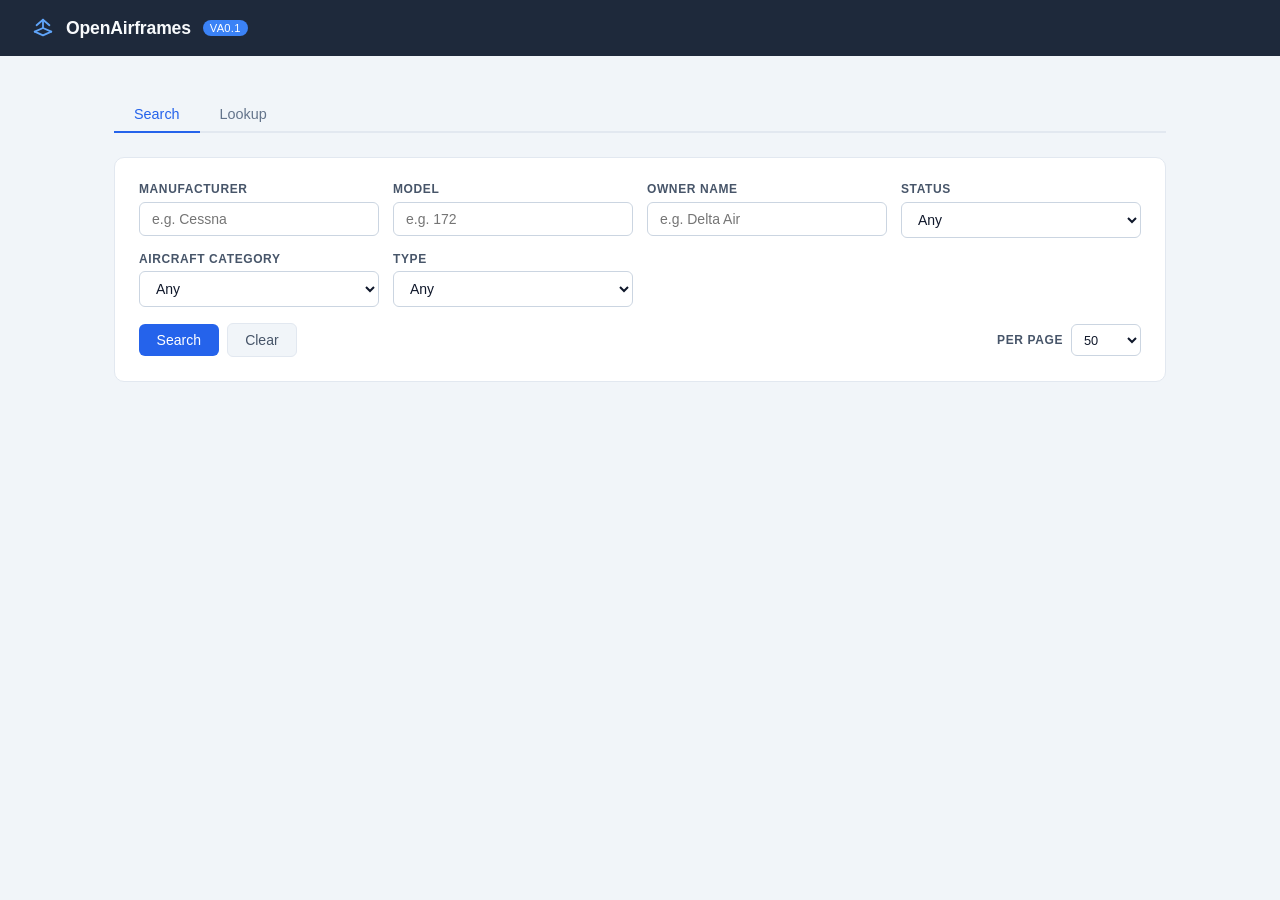
==== static/index.html @ a52e0ee8 "Add web UI served at /ui Static HTML page with Search and Lookup tabs. Search supports manufacturer," ====
<!doctype html>
<html lang="en">
<head>
<meta charset="utf-8">
<meta name="viewport" content="width=device-width, initial-scale=1">
<title>OpenAirframes</title>
<style>
  *, *::before, *::after { box-sizing: border-box; margin: 0; padding: 0; }

  body {
    font-family: -apple-system, BlinkMacSystemFont, "Segoe UI", Roboto, sans-serif;
    background: #f1f5f9;
    color: #0f172a;
    min-height: 100vh;
  }

  header {
    background: #1e293b;
    padding: 0 2rem;
    display: flex;
    align-items: center;
    height: 56px;
    gap: 0.75rem;
  }

  header svg { flex-shrink: 0; }

  header h1 {
    font-size: 1.1rem;
    font-weight: 600;
    color: #f8fafc;
    letter-spacing: -0.01em;
  }

  header span {
    font-size: 0.7rem;
    background: #3b82f6;
    color: #fff;
    padding: 2px 7px;
    border-radius: 999px;
    font-weight: 500;
    letter-spacing: 0.02em;
  }

  main {
    max-width: 1100px;
    margin: 2.5rem auto;
    padding: 0 1.5rem;
  }

  .tabs {
    display: flex;
    gap: 0;
    border-bottom: 2px solid #e2e8f0;
    margin-bottom: 1.5rem;
  }

  .tab {
    padding: 0.6rem 1.25rem;
    font-size: 0.9rem;
    font-weight: 500;
    cursor: pointer;
    border: none;
    background: none;
    color: #64748b;
    border-bottom: 2px solid transparent;
    margin-bottom: -2px;
    transition: color 0.15s, border-color 0.15s;
  }

  .tab.active {
    color: #2563eb;
    border-bottom-color: #2563eb;
  }

  .tab:hover:not(.active) { color: #1e293b; }

  .panel { display: none; }
  .panel.active { display: block; }

  .card {
    background: #fff;
    border-radius: 10px;
    border: 1px solid #e2e8f0;
    padding: 1.5rem;
    margin-bottom: 1rem;
  }

  .form-grid {
    display: grid;
    grid-template-columns: repeat(auto-fill, minmax(200px, 1fr));
    gap: 0.875rem;
    margin-bottom: 1rem;
  }

  .field label {
    display: block;
    font-size: 0.75rem;
    font-weight: 600;
    color: #475569;
    text-transform: uppercase;
    letter-spacing: 0.05em;
    margin-bottom: 0.35rem;
  }

  .field input, .field select {
    width: 100%;
    padding: 0.5rem 0.75rem;
    border: 1px solid #cbd5e1;
    border-radius: 6px;
    font-size: 0.875rem;
    color: #0f172a;
    background: #fff;
    outline: none;
    transition: border-color 0.15s, box-shadow 0.15s;
  }

  .field input:focus, .field select:focus {
    border-color: #3b82f6;
    box-shadow: 0 0 0 3px rgba(59,130,246,0.12);
  }

  .row {
    display: flex;
    gap: 0.75rem;
    align-items: flex-end;
    flex-wrap: wrap;
  }

  .row .field { flex: 1; min-width: 180px; }

  btn, .btn {
    display: inline-flex;
    align-items: center;
    gap: 0.4rem;
    padding: 0.5rem 1.1rem;
    border-radius: 6px;
    font-size: 0.875rem;
    font-weight: 500;
    cursor: pointer;
    border: none;
    transition: background 0.15s, opacity 0.15s;
  }

  .btn-primary {
    background: #2563eb;
    color: #fff;
  }

  .btn-primary:hover { background: #1d4ed8; }
  .btn-primary:disabled { opacity: 0.55; cursor: not-allowed; }

  .btn-ghost {
    background: #f1f5f9;
    color: #475569;
    border: 1px solid #e2e8f0;
  }

  .btn-ghost:hover { background: #e2e8f0; }

  .lookup-row {
    display: flex;
    gap: 0.75rem;
    align-items: flex-end;
  }

  .lookup-row .field { flex: 1; }

  .results-header {
    display: flex;
    align-items: center;
    justify-content: space-between;
    margin-bottom: 0.875rem;
  }

  .results-header h2 {
    font-size: 0.9rem;
    font-weight: 600;
    color: #374151;
  }

  .badge {
    font-size: 0.75rem;
    background: #dbeafe;
    color: #1d4ed8;
    padding: 2px 8px;
    border-radius: 999px;
    font-weight: 500;
  }

  .table-wrap { overflow-x: auto; }

  table {
    width: 100%;
    border-collapse: collapse;
    font-size: 0.85rem;
  }

  thead th {
    text-align: left;
    padding: 0.6rem 0.75rem;
    font-size: 0.7rem;
    font-weight: 700;
    text-transform: uppercase;
    letter-spacing: 0.05em;
    color: #64748b;
    background: #f8fafc;
    border-bottom: 1px solid #e2e8f0;
    white-space: nowrap;
  }

  tbody tr {
    border-bottom: 1px solid #f1f5f9;
    cursor: pointer;
    transition: background 0.1s;
  }

  tbody tr:hover { background: #f8fafc; }
  tbody tr:last-child { border-bottom: none; }

  tbody td {
    padding: 0.65rem 0.75rem;
    color: #1e293b;
    vertical-align: middle;
  }

  .mono { font-family: "SF Mono", "Fira Code", monospace; font-size: 0.8rem; }

  .pill {
    display: inline-block;
    padding: 2px 8px;
    border-radius: 999px;
    font-size: 0.72rem;
    font-weight: 500;
  }

  .pill-green { background: #dcfce7; color: #15803d; }
  .pill-gray  { background: #f1f5f9; color: #64748b; }
  .pill-red   { background: #fee2e2; color: #b91c1c; }

  .detail-card {
    display: grid;
    grid-template-columns: repeat(auto-fill, minmax(220px, 1fr));
    gap: 0.875rem;
  }

  .detail-field label {
    display: block;
    font-size: 0.7rem;
    font-weight: 700;
    text-transform: uppercase;
    letter-spacing: 0.05em;
    color: #94a3b8;
    margin-bottom: 0.2rem;
  }

  .detail-field p {
    font-size: 0.875rem;
    color: #0f172a;
    word-break: break-word;
  }

  .detail-field p.empty { color: #cbd5e1; font-style: italic; }

  .detail-title {
    display: flex;
    align-items: baseline;
    gap: 0.75rem;
    margin-bottom: 1.25rem;
    padding-bottom: 1rem;
    border-bottom: 1px solid #f1f5f9;
  }

  .detail-title h2 {
    font-size: 1.2rem;
    font-weight: 700;
  }

  .detail-title .reg {
    font-family: "SF Mono", "Fira Code", monospace;
    font-size: 0.85rem;
    color: #64748b;
  }

  .state-box {
    display: flex;
    flex-direction: column;
    align-items: center;
    gap: 0.5rem;
    padding: 2.5rem 1rem;
    color: #94a3b8;
    font-size: 0.875rem;
  }

  .state-box svg { opacity: 0.4; }

  .error-box {
    background: #fef2f2;
    border: 1px solid #fecaca;
    border-radius: 8px;
    padding: 0.875rem 1rem;
    font-size: 0.875rem;
    color: #b91c1c;
  }

  .pagination {
    display: flex;
    align-items: center;
    gap: 0.5rem;
    justify-content: flex-end;
    margin-top: 1rem;
  }

  .pagination span { font-size: 0.8rem; color: #64748b; }

  .spinner {
    width: 20px; height: 20px;
    border: 2px solid #e2e8f0;
    border-top-color: #3b82f6;
    border-radius: 50%;
    animation: spin 0.7s linear infinite;
    margin: 2rem auto;
    display: block;
  }

  @keyframes spin { to { transform: rotate(360deg); } }

  .section-label {
    font-size: 0.7rem;
    font-weight: 700;
    text-transform: uppercase;
    letter-spacing: 0.07em;
    color: #94a3b8;
    margin: 1.25rem 0 0.6rem;
  }
</style>
</head>
<body>

<header>
  <svg width="22" height="22" viewBox="0 0 24 24" fill="none" stroke="#60a5fa" stroke-width="2" stroke-linecap="round" stroke-linejoin="round">
    <path d="M21 16l-9-4-9 4 9-4 9 4z"/>
    <path d="M3 16l9 4 9-4"/>
    <path d="M12 12V3"/>
    <path d="M5 9l7-6 7 6"/>
  </svg>
  <h1>OpenAirframes</h1>
  <span>VA0.1</span>
</header>

<main>
  <div class="tabs">
    <button class="tab active" onclick="switchTab('search')">Search</button>
    <button class="tab" onclick="switchTab('lookup')">Lookup</button>
  </div>

  <div id="panel-search" class="panel active">
    <div class="card">
      <div class="form-grid">
        <div class="field">
          <label>Manufacturer</label>
          <input id="s-manufacturer" type="text" placeholder="e.g. Cessna">
        </div>
        <div class="field">
          <label>Model</label>
          <input id="s-model" type="text" placeholder="e.g. 172">
        </div>
        <div class="field">
          <label>Owner Name</label>
          <input id="s-owner" type="text" placeholder="e.g. Delta Air">
        </div>
        <div class="field">
          <label>Status</label>
          <select id="s-status">
            <option value="">Any</option>
            <option>Valid</option>
            <option>Expired</option>
            <option>Cancelled</option>
            <option>Revoked</option>
            <option>Terminated</option>
          </select>
        </div>
        <div class="field">
          <label>Aircraft Category</label>
          <select id="s-category">
            <option value="">Any</option>
            <option>Land</option>
            <option>Sea</option>
            <option>Amphibian</option>
          </select>
        </div>
        <div class="field">
          <label>Type</label>
          <select id="s-type">
            <option value="">Any</option>
            <option>Fixed Wing Single Engine</option>
            <option>Fixed Wing Multi Engine</option>
            <option>Rotorcraft</option>
            <option>Glider</option>
            <option>Balloon</option>
            <option>Blimp/Dirigible</option>
            <option>Powered Lift</option>
            <option>Gyroplane</option>
          </select>
        </div>
      </div>
      <div style="display:flex; gap:0.5rem; align-items:center; flex-wrap:wrap;">
        <button class="btn btn-primary" onclick="runSearch(1)">Search</button>
        <button class="btn btn-ghost" onclick="clearSearch()">Clear</button>
        <div class="field" style="margin-left:auto; display:flex; align-items:center; gap:0.5rem;">
          <label style="margin:0; white-space:nowrap; font-size:0.75rem; font-weight:600; color:#475569; text-transform:uppercase; letter-spacing:0.05em;">Per page</label>
          <select id="s-limit" style="width:70px; padding:0.4rem 0.5rem; border:1px solid #cbd5e1; border-radius:6px; font-size:0.8rem;">
            <option>25</option>
            <option selected>50</option>
            <option>100</option>
            <option>200</option>
          </select>
        </div>
      </div>
    </div>

    <div id="search-results"></div>
  </div>

  <div id="panel-lookup" class="panel">
    <div class="card">
      <div class="lookup-row">
        <div class="field">
          <label>ICAO Hex or Registration</label>
          <input id="l-ident" type="text" placeholder="e.g. 400F7C or N172SP or G-ABCD" onkeydown="if(event.key==='Enter') runLookup()">
        </div>
        <button class="btn btn-primary" onclick="runLookup()">Look up</button>
      </div>
    </div>
    <div id="lookup-result"></div>
  </div>
</main>

<script>
  let currentPage = 1;
  let lastSearchParams = {};

  function switchTab(name) {
    document.querySelectorAll('.tab').forEach((t, i) => t.classList.toggle('active', ['search','lookup'][i] === name));
    document.querySelectorAll('.panel').forEach(p => p.classList.remove('active'));
    document.getElementById('panel-' + name).classList.add('active');
  }

  function statusPill(s) {
    if (!s) return '<span class="pill pill-gray">—</span>';
    const cls = s === 'Valid' ? 'pill-green' : s === 'Expired' || s === 'Cancelled' ? 'pill-red' : 'pill-gray';
    return `<span class="pill ${cls}">${esc(s)}</span>`;
  }

  function esc(s) {
    if (s == null) return '';
    return String(s).replace(/&/g,'&amp;').replace(/</g,'&lt;').replace(/>/g,'&gt;');
  }

  function val(s) {
    return s ?? '—';
  }

  async function runSearch(page) {
    currentPage = page;
    const limit = parseInt(document.getElementById('s-limit').value);
    const offset = (page - 1) * limit;

    const params = {};
    const mfr  = document.getElementById('s-manufacturer').value.trim();
    const mdl  = document.getElementById('s-model').value.trim();
    const own  = document.getElementById('s-owner').value.trim();
    const sta  = document.getElementById('s-status').value;
    const cat  = document.getElementById('s-category').value;
    const typ  = document.getElementById('s-type').value;

    if (mfr) params.manufacturer = mfr;
    if (mdl) params.model = mdl;
    if (own) params.owner_name = own;
    if (sta) params.status = sta;
    if (cat) params.aircraft_category = cat;
    if (typ) params.type_aircraft = typ;

    if (!Object.keys(params).length) {
      document.getElementById('search-results').innerHTML = '<div class="error-box">Enter at least one filter to search.</div>';
      return;
    }

    lastSearchParams = params;
    params.limit = limit;
    params.offset = offset;

    const qs = new URLSearchParams(params).toString();
    const el = document.getElementById('search-results');
    el.innerHTML = '<span class="spinner"></span>';

    let data;
    try {
      const r = await fetch('/aircraft?' + qs);
      if (!r.ok) {
        const err = await r.json().catch(() => ({}));
        throw new Error(err.detail || r.statusText);
      }
      data = await r.json();
    } catch(e) {
      el.innerHTML = `<div class="error-box">${esc(e.message)}</div>`;
      return;
    }

    if (!data.length) {
      el.innerHTML = `<div class="card"><div class="state-box">
        <svg width="32" height="32" viewBox="0 0 24 24" fill="none" stroke="currentColor" stroke-width="1.5"><circle cx="11" cy="11" r="8"/><path d="m21 21-4.35-4.35"/></svg>
        No aircraft matched your filters.
      </div></div>`;
      return;
    }

    const rows = data.map(a => `
      <tr onclick="showDetail(${JSON.stringify(JSON.stringify(a))})">
        <td class="mono">${esc(a.icao_hex)}</td>
        <td class="mono">${esc(a.registration) || '<span style="color:#cbd5e1">—</span>'}</td>
        <td>${esc(a.manufacturer) || '—'}</td>
        <td>${esc(a.model) || '—'}</td>
        <td>${esc(a.type_aircraft) || '—'}</td>
        <td>${a.year_manufactured || '—'}</td>
        <td>${statusPill(a.status)}</td>
        <td>${esc(a.owner_name) || '—'}</td>
        <td>${[a.owner_city, a.owner_state, a.owner_country].filter(Boolean).map(esc).join(', ') || '—'}</td>
      </tr>`).join('');

    const prevDisabled = page <= 1 ? 'disabled' : '';
    const nextDisabled = data.length < limit ? 'disabled' : '';

    el.innerHTML = `
      <div class="card" style="padding:0; overflow:hidden;">
        <div class="results-header" style="padding:1rem 1.25rem 0.875rem;">
          <h2>Results</h2>
          <span class="badge">${data.length} shown</span>
        </div>
        <div class="table-wrap">
          <table>
            <thead><tr>
              <th>ICAO</th><th>Registration</th><th>Manufacturer</th><th>Model</th>
              <th>Type</th><th>Year</th><th>Status</th><th>Owner</th><th>Location</th>
            </tr></thead>
            <tbody>${rows}</tbody>
          </table>
        </div>
        <div class="pagination" style="padding:0.75rem 1.25rem;">
          <span>Page ${page}</span>
          <button class="btn btn-ghost" ${prevDisabled} onclick="runSearch(${page - 1})">Previous</button>
          <button class="btn btn-ghost" ${nextDisabled} onclick="runSearch(${page + 1})">Next</button>
        </div>
      </div>
      <div id="row-detail"></div>`;
  }

  function showDetail(jsonStr) {
    const a = JSON.parse(jsonStr);
    const el = document.getElementById('row-detail');

    const fields = [
      ['ICAO Hex', a.icao_hex, true],
      ['Registration', a.registration],
      ['Manufacturer', a.manufacturer],
      ['Model', a.model],
      ['Type', a.type_aircraft],
      ['Engine Type', a.type_engine],
      ['Engines', a.engine_count],
      ['Seats', a.seats],
      ['Year', a.year_manufactured],
      ['Category', a.aircraft_category],
      ['Weight Class', a.weight_class],
      ['Status', a.status],
      ['Certification', a.certification],
      ['Owner', a.owner_name],
      ['Owner Type', a.owner_type],
      ['City', a.owner_city],
      ['State', a.owner_state],
      ['Country', a.owner_country],
      ['Source', a.source],
    ];

    const cards = fields.map(([label, value, mono]) => {
      const display = value != null ? `<p class="${mono ? 'mono' : ''}">${esc(String(value))}</p>` : '<p class="empty">—</p>';
      return `<div class="detail-field"><label>${esc(label)}</label>${display}</div>`;
    }).join('');

    const title = [a.manufacturer, a.model].filter(Boolean).join(' ') || a.icao_hex;

    el.innerHTML = `
      <div class="card" style="margin-top:0.75rem;">
        <div class="detail-title">
          <h2>${esc(title)}</h2>
          ${a.registration ? `<span class="reg">${esc(a.registration)}</span>` : ''}
          ${statusPill(a.status)}
        </div>
        <div class="detail-card">${cards}</div>
      </div>`;

    el.scrollIntoView({ behavior: 'smooth', block: 'nearest' });
  }

  async function runLookup() {
    const ident = document.getElementById('l-ident').value.trim();
    const el = document.getElementById('lookup-result');

    if (!ident) {
      el.innerHTML = '<div class="error-box">Enter an ICAO hex code or registration.</div>';
      return;
    }

    el.innerHTML = '<span class="spinner"></span>';

    let data;
    try {
      const r = await fetch('/aircraft/' + encodeURIComponent(ident));
      if (r.status === 404) {
        el.innerHTML = `<div class="card"><div class="state-box">
          <svg width="32" height="32" viewBox="0 0 24 24" fill="none" stroke="currentColor" stroke-width="1.5"><circle cx="11" cy="11" r="8"/><path d="m21 21-4.35-4.35"/></svg>
          No aircraft found for <strong>${esc(ident)}</strong>.
        </div></div>`;
        return;
      }
      if (!r.ok) {
        const err = await r.json().catch(() => ({}));
        throw new Error(err.detail || r.statusText);
      }
      data = await r.json();
    } catch(e) {
      el.innerHTML = `<div class="error-box">${esc(e.message)}</div>`;
      return;
    }

    const fields = [
      ['ICAO Hex', data.icao_hex, true],
      ['Registration', data.registration, true],
      ['Manufacturer', data.manufacturer],
      ['Model', data.model],
      ['Type', data.type_aircraft],
      ['Engine Type', data.type_engine],
      ['Engines', data.engine_count],
      ['Seats', data.seats],
      ['Year', data.year_manufactured],
      ['Category', data.aircraft_category],
      ['Weight Class', data.weight_class],
      ['Status', data.status],
      ['Certification', data.certification],
      ['Owner', data.owner_name],
      ['Owner Type', data.owner_type],
      ['City', data.owner_city],
      ['State', data.owner_state],
      ['Country', data.owner_country],
      ['Source', data.source],
    ];

    const cards = fields.map(([label, value, mono]) => {
      const display = value != null ? `<p class="${mono ? 'mono' : ''}">${esc(String(value))}</p>` : '<p class="empty">—</p>';
      return `<div class="detail-field"><label>${esc(label)}</label>${display}</div>`;
    }).join('');

    const title = [data.manufacturer, data.model].filter(Boolean).join(' ') || data.icao_hex;

    el.innerHTML = `
      <div class="card">
        <div class="detail-title">
          <h2>${esc(title)}</h2>
          ${data.registration ? `<span class="reg">${esc(data.registration)}</span>` : ''}
          ${statusPill(data.status)}
        </div>
        <div class="detail-card">${cards}</div>
      </div>`;
  }

  function clearSearch() {
    ['s-manufacturer','s-model','s-owner'].forEach(id => document.getElementById(id).value = '');
    ['s-status','s-category','s-type'].forEach(id => document.getElementById(id).value = '');
    document.getElementById('search-results').innerHTML = '';
  }
</script>
</body>
</html>
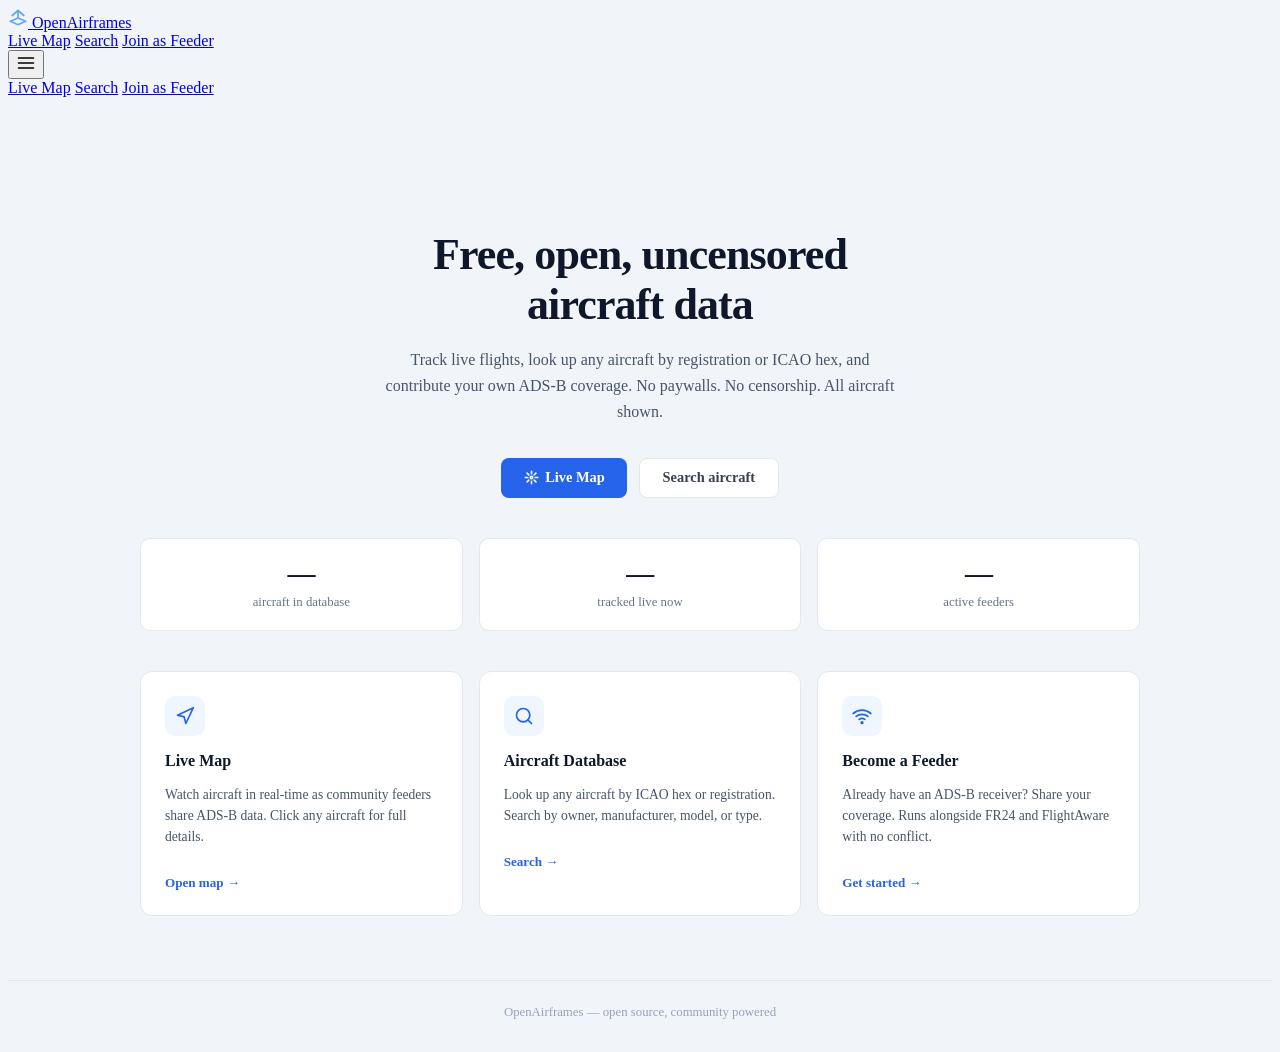
==== commit ef280bbf: "Add homepage, shared nav, mobile layout, and search page - New homepage at /ui/ with live stats (air" ====
--- a/static/index.html
+++ b/static/index.html
@@ -3,680 +3,289 @@
 <head>
 <meta charset="utf-8">
 <meta name="viewport" content="width=device-width, initial-scale=1">
-<title>OpenAirframes</title>
+<title>OpenAirframes — Free, open aircraft data</title>
+<link rel="stylesheet" href="/ui/nav.css">
 <style>
-  *, *::before, *::after { box-sizing: border-box; margin: 0; padding: 0; }
-
-  body {
-    font-family: -apple-system, BlinkMacSystemFont, "Segoe UI", Roboto, sans-serif;
-    background: #f1f5f9;
+  body { background: #f1f5f9; min-height: 100vh; display: flex; flex-direction: column; }
+
+  main { flex: 1; max-width: 1000px; margin: 0 auto; padding: 3rem 1.5rem 4rem; width: 100%; }
+
+  .hero {
+    text-align: center;
+    padding: 3rem 1rem 2.5rem;
+  }
+
+  .hero h1 {
+    font-size: clamp(1.75rem, 5vw, 2.75rem);
+    font-weight: 800;
     color: #0f172a;
-    min-height: 100vh;
-  }
-
-  header {
-    background: #1e293b;
-    padding: 0 2rem;
-    display: flex;
-    align-items: center;
-    height: 56px;
-    gap: 0.75rem;
-  }
-
-  header svg { flex-shrink: 0; }
-
-  header h1 {
-    font-size: 1.1rem;
-    font-weight: 600;
-    color: #f8fafc;
-    letter-spacing: -0.01em;
-  }
-
-  header span {
-    font-size: 0.7rem;
-    background: #3b82f6;
-    color: #fff;
-    padding: 2px 7px;
-    border-radius: 999px;
-    font-weight: 500;
-    letter-spacing: 0.02em;
-  }
-
-  main {
-    max-width: 1100px;
-    margin: 2.5rem auto;
-    padding: 0 1.5rem;
-  }
-
-  .tabs {
-    display: flex;
-    gap: 0;
-    border-bottom: 2px solid #e2e8f0;
-    margin-bottom: 1.5rem;
-  }
-
-  .tab {
-    padding: 0.6rem 1.25rem;
-    font-size: 0.9rem;
-    font-weight: 500;
-    cursor: pointer;
-    border: none;
-    background: none;
-    color: #64748b;
-    border-bottom: 2px solid transparent;
-    margin-bottom: -2px;
-    transition: color 0.15s, border-color 0.15s;
-  }
-
-  .tab.active {
-    color: #2563eb;
-    border-bottom-color: #2563eb;
-  }
-
-  .tab:hover:not(.active) { color: #1e293b; }
-
-  .panel { display: none; }
-  .panel.active { display: block; }
-
-  .card {
-    background: #fff;
-    border-radius: 10px;
-    border: 1px solid #e2e8f0;
-    padding: 1.5rem;
+    line-height: 1.15;
+    letter-spacing: -0.02em;
     margin-bottom: 1rem;
   }
 
-  .form-grid {
-    display: grid;
-    grid-template-columns: repeat(auto-fill, minmax(200px, 1fr));
-    gap: 0.875rem;
-    margin-bottom: 1rem;
-  }
-
-  .field label {
-    display: block;
-    font-size: 0.75rem;
-    font-weight: 600;
+  .hero p {
+    font-size: 1rem;
     color: #475569;
-    text-transform: uppercase;
-    letter-spacing: 0.05em;
-    margin-bottom: 0.35rem;
-  }
-
-  .field input, .field select {
-    width: 100%;
-    padding: 0.5rem 0.75rem;
-    border: 1px solid #cbd5e1;
-    border-radius: 6px;
-    font-size: 0.875rem;
-    color: #0f172a;
-    background: #fff;
-    outline: none;
-    transition: border-color 0.15s, box-shadow 0.15s;
-  }
-
-  .field input:focus, .field select:focus {
-    border-color: #3b82f6;
-    box-shadow: 0 0 0 3px rgba(59,130,246,0.12);
-  }
-
-  .row {
+    line-height: 1.65;
+    max-width: 520px;
+    margin: 0 auto 2rem;
+  }
+
+  .hero-actions {
     display: flex;
     gap: 0.75rem;
-    align-items: flex-end;
+    justify-content: center;
     flex-wrap: wrap;
   }
 
-  .row .field { flex: 1; min-width: 180px; }
-
-  btn, .btn {
+  .btn-primary {
     display: inline-flex;
     align-items: center;
     gap: 0.4rem;
-    padding: 0.5rem 1.1rem;
-    border-radius: 6px;
-    font-size: 0.875rem;
-    font-weight: 500;
-    cursor: pointer;
-    border: none;
-    transition: background 0.15s, opacity 0.15s;
-  }
-
-  .btn-primary {
+    padding: 0.65rem 1.4rem;
     background: #2563eb;
     color: #fff;
-  }
-
-  .btn-primary:hover { background: #1d4ed8; }
-  .btn-primary:disabled { opacity: 0.55; cursor: not-allowed; }
-
-  .btn-ghost {
-    background: #f1f5f9;
-    color: #475569;
-    border: 1px solid #e2e8f0;
-  }
-
-  .btn-ghost:hover { background: #e2e8f0; }
-
-  .lookup-row {
-    display: flex;
-    gap: 0.75rem;
-    align-items: flex-end;
-  }
-
-  .lookup-row .field { flex: 1; }
-
-  .results-header {
-    display: flex;
-    align-items: center;
-    justify-content: space-between;
-    margin-bottom: 0.875rem;
-  }
-
-  .results-header h2 {
+    border-radius: 8px;
+    text-decoration: none;
     font-size: 0.9rem;
     font-weight: 600;
+    transition: background 0.15s;
+  }
+
+  .btn-primary:hover { background: #1d4ed8; }
+
+  .btn-ghost {
+    display: inline-flex;
+    align-items: center;
+    gap: 0.4rem;
+    padding: 0.65rem 1.4rem;
+    background: #fff;
     color: #374151;
-  }
-
-  .badge {
-    font-size: 0.75rem;
-    background: #dbeafe;
-    color: #1d4ed8;
-    padding: 2px 8px;
-    border-radius: 999px;
+    border: 1px solid #e2e8f0;
+    border-radius: 8px;
+    text-decoration: none;
+    font-size: 0.9rem;
+    font-weight: 600;
+    transition: background 0.15s, border-color 0.15s;
+  }
+
+  .btn-ghost:hover { background: #f8fafc; border-color: #cbd5e1; }
+
+  .stats-row {
+    display: grid;
+    grid-template-columns: repeat(3, 1fr);
+    gap: 1rem;
+    margin-bottom: 2.5rem;
+  }
+
+  .stat-card {
+    background: #fff;
+    border: 1px solid #e2e8f0;
+    border-radius: 10px;
+    padding: 1.25rem 1rem;
+    text-align: center;
+  }
+
+  .stat-card strong {
+    display: block;
+    font-size: 1.75rem;
+    font-weight: 800;
+    color: #0f172a;
+    letter-spacing: -0.02em;
+    line-height: 1;
+    margin-bottom: 0.35rem;
+  }
+
+  .stat-card span {
+    font-size: 0.8rem;
+    color: #64748b;
     font-weight: 500;
   }
 
-  .table-wrap { overflow-x: auto; }
-
-  table {
-    width: 100%;
-    border-collapse: collapse;
+  .features {
+    display: grid;
+    grid-template-columns: repeat(3, 1fr);
+    gap: 1rem;
+  }
+
+  .feature-card {
+    background: #fff;
+    border: 1px solid #e2e8f0;
+    border-radius: 12px;
+    padding: 1.5rem;
+    text-decoration: none;
+    color: inherit;
+    display: block;
+    transition: border-color 0.15s, box-shadow 0.15s, transform 0.15s;
+  }
+
+  .feature-card:hover {
+    border-color: #93c5fd;
+    box-shadow: 0 4px 16px rgba(37,99,235,0.08);
+    transform: translateY(-2px);
+  }
+
+  .feature-icon {
+    width: 40px;
+    height: 40px;
+    background: #eff6ff;
+    border-radius: 10px;
+    display: flex;
+    align-items: center;
+    justify-content: center;
+    margin-bottom: 1rem;
+  }
+
+  .feature-card h2 {
+    font-size: 1rem;
+    font-weight: 700;
+    color: #0f172a;
+    margin-bottom: 0.4rem;
+  }
+
+  .feature-card p {
     font-size: 0.85rem;
-  }
-
-  thead th {
-    text-align: left;
-    padding: 0.6rem 0.75rem;
-    font-size: 0.7rem;
-    font-weight: 700;
-    text-transform: uppercase;
-    letter-spacing: 0.05em;
-    color: #64748b;
-    background: #f8fafc;
-    border-bottom: 1px solid #e2e8f0;
-    white-space: nowrap;
-  }
-
-  tbody tr {
-    border-bottom: 1px solid #f1f5f9;
-    cursor: pointer;
-    transition: background 0.1s;
-  }
-
-  tbody tr:hover { background: #f8fafc; }
-  tbody tr:last-child { border-bottom: none; }
-
-  tbody td {
-    padding: 0.65rem 0.75rem;
-    color: #1e293b;
-    vertical-align: middle;
-  }
-
-  .mono { font-family: "SF Mono", "Fira Code", monospace; font-size: 0.8rem; }
-
-  .pill {
-    display: inline-block;
-    padding: 2px 8px;
-    border-radius: 999px;
-    font-size: 0.72rem;
-    font-weight: 500;
-  }
-
-  .pill-green { background: #dcfce7; color: #15803d; }
-  .pill-gray  { background: #f1f5f9; color: #64748b; }
-  .pill-red   { background: #fee2e2; color: #b91c1c; }
-
-  .detail-card {
-    display: grid;
-    grid-template-columns: repeat(auto-fill, minmax(220px, 1fr));
-    gap: 0.875rem;
-  }
-
-  .detail-field label {
-    display: block;
-    font-size: 0.7rem;
-    font-weight: 700;
-    text-transform: uppercase;
-    letter-spacing: 0.05em;
+    color: #475569;
+    line-height: 1.55;
+  }
+
+  .feature-card .link {
+    display: inline-flex;
+    align-items: center;
+    gap: 0.3rem;
+    font-size: 0.82rem;
+    font-weight: 600;
+    color: #2563eb;
+    margin-top: 0.875rem;
+  }
+
+  footer {
+    text-align: center;
+    padding: 1.5rem;
+    font-size: 0.8rem;
     color: #94a3b8;
-    margin-bottom: 0.2rem;
-  }
-
-  .detail-field p {
-    font-size: 0.875rem;
-    color: #0f172a;
-    word-break: break-word;
-  }
-
-  .detail-field p.empty { color: #cbd5e1; font-style: italic; }
-
-  .detail-title {
-    display: flex;
-    align-items: baseline;
-    gap: 0.75rem;
-    margin-bottom: 1.25rem;
-    padding-bottom: 1rem;
-    border-bottom: 1px solid #f1f5f9;
-  }
-
-  .detail-title h2 {
-    font-size: 1.2rem;
-    font-weight: 700;
-  }
-
-  .detail-title .reg {
-    font-family: "SF Mono", "Fira Code", monospace;
-    font-size: 0.85rem;
-    color: #64748b;
-  }
-
-  .state-box {
-    display: flex;
-    flex-direction: column;
-    align-items: center;
-    gap: 0.5rem;
-    padding: 2.5rem 1rem;
-    color: #94a3b8;
-    font-size: 0.875rem;
-  }
-
-  .state-box svg { opacity: 0.4; }
-
-  .error-box {
-    background: #fef2f2;
-    border: 1px solid #fecaca;
-    border-radius: 8px;
-    padding: 0.875rem 1rem;
-    font-size: 0.875rem;
-    color: #b91c1c;
-  }
-
-  .pagination {
-    display: flex;
-    align-items: center;
-    gap: 0.5rem;
-    justify-content: flex-end;
-    margin-top: 1rem;
-  }
-
-  .pagination span { font-size: 0.8rem; color: #64748b; }
-
-  .spinner {
-    width: 20px; height: 20px;
-    border: 2px solid #e2e8f0;
-    border-top-color: #3b82f6;
-    border-radius: 50%;
-    animation: spin 0.7s linear infinite;
-    margin: 2rem auto;
-    display: block;
-  }
-
-  @keyframes spin { to { transform: rotate(360deg); } }
-
-  .section-label {
-    font-size: 0.7rem;
-    font-weight: 700;
-    text-transform: uppercase;
-    letter-spacing: 0.07em;
-    color: #94a3b8;
-    margin: 1.25rem 0 0.6rem;
+    border-top: 1px solid #e2e8f0;
+  }
+
+  @media (max-width: 640px) {
+    main { padding: 1.5rem 1rem 3rem; }
+    .hero { padding: 2rem 0 1.5rem; }
+    .stats-row { grid-template-columns: repeat(3, 1fr); gap: 0.5rem; }
+    .stat-card { padding: 1rem 0.5rem; }
+    .stat-card strong { font-size: 1.4rem; }
+    .features { grid-template-columns: 1fr; }
+  }
+
+  @media (max-width: 400px) {
+    .stats-row { grid-template-columns: 1fr; }
   }
 </style>
 </head>
 <body>
 
 <header>
-  <svg width="22" height="22" viewBox="0 0 24 24" fill="none" stroke="#60a5fa" stroke-width="2" stroke-linecap="round" stroke-linejoin="round">
-    <path d="M21 16l-9-4-9 4 9-4 9 4z"/>
-    <path d="M3 16l9 4 9-4"/>
-    <path d="M12 12V3"/>
-    <path d="M5 9l7-6 7 6"/>
-  </svg>
-  <h1>OpenAirframes</h1>
-  <span>VA0.1</span>
+  <div class="hdr">
+    <a href="/ui/" class="brand">
+      <svg width="20" height="20" viewBox="0 0 24 24" fill="none" stroke="#60a5fa" stroke-width="2" stroke-linecap="round" stroke-linejoin="round">
+        <path d="M21 16l-9-4-9 4 9-4 9 4z"/>
+        <path d="M3 16l9 4 9-4"/>
+        <path d="M12 12V3"/>
+        <path d="M5 9l7-6 7 6"/>
+      </svg>
+      OpenAirframes
+    </a>
+    <nav class="nav-main">
+      <a href="/ui/map.html">Live Map</a>
+      <a href="/ui/search.html">Search</a>
+      <a href="/ui/join.html">Join as Feeder</a>
+    </nav>
+    <button class="burger" onclick="document.getElementById('mnav').classList.toggle('open')" aria-label="Menu">
+      <svg width="20" height="20" viewBox="0 0 24 24" fill="none" stroke="currentColor" stroke-width="2" stroke-linecap="round" stroke-linejoin="round"><line x1="3" y1="6" x2="21" y2="6"/><line x1="3" y1="12" x2="21" y2="12"/><line x1="3" y1="18" x2="21" y2="18"/></svg>
+    </button>
+  </div>
+  <nav class="nav-mob" id="mnav">
+    <a href="/ui/map.html">Live Map</a>
+    <a href="/ui/search.html">Search</a>
+    <a href="/ui/join.html">Join as Feeder</a>
+  </nav>
 </header>
 
 <main>
-  <div class="tabs">
-    <button class="tab active" onclick="switchTab('search')">Search</button>
-    <button class="tab" onclick="switchTab('lookup')">Lookup</button>
+  <section class="hero">
+    <h1>Free, open, uncensored<br>aircraft data</h1>
+    <p>Track live flights, look up any aircraft by registration or ICAO hex, and contribute your own ADS-B coverage. No paywalls. No censorship. All aircraft shown.</p>
+    <div class="hero-actions">
+      <a href="/ui/map.html" class="btn-primary">
+        <svg width="15" height="15" viewBox="0 0 24 24" fill="none" stroke="currentColor" stroke-width="2.5" stroke-linecap="round" stroke-linejoin="round"><circle cx="12" cy="12" r="2"/><path d="M12 2v4M12 18v4M4.93 4.93l2.83 2.83M16.24 16.24l2.83 2.83M2 12h4M18 12h4M4.93 19.07l2.83-2.83M16.24 7.76l2.83-2.83"/></svg>
+        Live Map
+      </a>
+      <a href="/ui/search.html" class="btn-ghost">Search aircraft</a>
+    </div>
+  </section>
+
+  <div class="stats-row">
+    <div class="stat-card">
+      <strong id="s-total">—</strong>
+      <span>aircraft in database</span>
+    </div>
+    <div class="stat-card">
+      <strong id="s-live">—</strong>
+      <span>tracked live now</span>
+    </div>
+    <div class="stat-card">
+      <strong id="s-feeders">—</strong>
+      <span>active feeders</span>
+    </div>
   </div>
 
-  <div id="panel-search" class="panel active">
-    <div class="card">
-      <div class="form-grid">
-        <div class="field">
-          <label>Manufacturer</label>
-          <input id="s-manufacturer" type="text" placeholder="e.g. Cessna">
-        </div>
-        <div class="field">
-          <label>Model</label>
-          <input id="s-model" type="text" placeholder="e.g. 172">
-        </div>
-        <div class="field">
-          <label>Owner Name</label>
-          <input id="s-owner" type="text" placeholder="e.g. Delta Air">
-        </div>
-        <div class="field">
-          <label>Status</label>
-          <select id="s-status">
-            <option value="">Any</option>
-            <option>Valid</option>
-            <option>Expired</option>
-            <option>Cancelled</option>
-            <option>Revoked</option>
-            <option>Terminated</option>
-          </select>
-        </div>
-        <div class="field">
-          <label>Aircraft Category</label>
-          <select id="s-category">
-            <option value="">Any</option>
-            <option>Land</option>
-            <option>Sea</option>
-            <option>Amphibian</option>
-          </select>
-        </div>
-        <div class="field">
-          <label>Type</label>
-          <select id="s-type">
-            <option value="">Any</option>
-            <option>Fixed Wing Single Engine</option>
-            <option>Fixed Wing Multi Engine</option>
-            <option>Rotorcraft</option>
-            <option>Glider</option>
-            <option>Balloon</option>
-            <option>Blimp/Dirigible</option>
-            <option>Powered Lift</option>
-            <option>Gyroplane</option>
-          </select>
-        </div>
+  <div class="features">
+    <a href="/ui/map.html" class="feature-card">
+      <div class="feature-icon">
+        <svg width="20" height="20" viewBox="0 0 24 24" fill="none" stroke="#2563eb" stroke-width="2" stroke-linecap="round" stroke-linejoin="round"><polygon points="3 11 22 2 13 21 11 13 3 11"/></svg>
       </div>
-      <div style="display:flex; gap:0.5rem; align-items:center; flex-wrap:wrap;">
-        <button class="btn btn-primary" onclick="runSearch(1)">Search</button>
-        <button class="btn btn-ghost" onclick="clearSearch()">Clear</button>
-        <div class="field" style="margin-left:auto; display:flex; align-items:center; gap:0.5rem;">
-          <label style="margin:0; white-space:nowrap; font-size:0.75rem; font-weight:600; color:#475569; text-transform:uppercase; letter-spacing:0.05em;">Per page</label>
-          <select id="s-limit" style="width:70px; padding:0.4rem 0.5rem; border:1px solid #cbd5e1; border-radius:6px; font-size:0.8rem;">
-            <option>25</option>
-            <option selected>50</option>
-            <option>100</option>
-            <option>200</option>
-          </select>
-        </div>
+      <h2>Live Map</h2>
+      <p>Watch aircraft in real-time as community feeders share ADS-B data. Click any aircraft for full details.</p>
+      <span class="link">Open map →</span>
+    </a>
+
+    <a href="/ui/search.html" class="feature-card">
+      <div class="feature-icon">
+        <svg width="20" height="20" viewBox="0 0 24 24" fill="none" stroke="#2563eb" stroke-width="2" stroke-linecap="round" stroke-linejoin="round"><circle cx="11" cy="11" r="8"/><path d="m21 21-4.35-4.35"/></svg>
       </div>
-    </div>
-
-    <div id="search-results"></div>
-  </div>
-
-  <div id="panel-lookup" class="panel">
-    <div class="card">
-      <div class="lookup-row">
-        <div class="field">
-          <label>ICAO Hex or Registration</label>
-          <input id="l-ident" type="text" placeholder="e.g. 400F7C or N172SP or G-ABCD" onkeydown="if(event.key==='Enter') runLookup()">
-        </div>
-        <button class="btn btn-primary" onclick="runLookup()">Look up</button>
+      <h2>Aircraft Database</h2>
+      <p>Look up any aircraft by ICAO hex or registration. Search by owner, manufacturer, model, or type.</p>
+      <span class="link">Search →</span>
+    </a>
+
+    <a href="/ui/join.html" class="feature-card">
+      <div class="feature-icon">
+        <svg width="20" height="20" viewBox="0 0 24 24" fill="none" stroke="#2563eb" stroke-width="2" stroke-linecap="round" stroke-linejoin="round"><path d="M5 12.55a11 11 0 0 1 14.08 0"/><path d="M1.42 9a16 16 0 0 1 21.16 0"/><path d="M8.53 16.11a6 6 0 0 1 6.95 0"/><circle cx="12" cy="20" r="1" fill="currentColor"/></svg>
       </div>
-    </div>
-    <div id="lookup-result"></div>
+      <h2>Become a Feeder</h2>
+      <p>Already have an ADS-B receiver? Share your coverage. Runs alongside FR24 and FlightAware with no conflict.</p>
+      <span class="link">Get started →</span>
+    </a>
   </div>
 </main>
 
+<footer>
+  OpenAirframes — open source, community powered
+</footer>
+
 <script>
-  let currentPage = 1;
-  let lastSearchParams = {};
-
-  function switchTab(name) {
-    document.querySelectorAll('.tab').forEach((t, i) => t.classList.toggle('active', ['search','lookup'][i] === name));
-    document.querySelectorAll('.panel').forEach(p => p.classList.remove('active'));
-    document.getElementById('panel-' + name).classList.add('active');
-  }
-
-  function statusPill(s) {
-    if (!s) return '<span class="pill pill-gray">—</span>';
-    const cls = s === 'Valid' ? 'pill-green' : s === 'Expired' || s === 'Cancelled' ? 'pill-red' : 'pill-gray';
-    return `<span class="pill ${cls}">${esc(s)}</span>`;
-  }
-
-  function esc(s) {
-    if (s == null) return '';
-    return String(s).replace(/&/g,'&amp;').replace(/</g,'&lt;').replace(/>/g,'&gt;');
-  }
-
-  function val(s) {
-    return s ?? '—';
-  }
-
-  async function runSearch(page) {
-    currentPage = page;
-    const limit = parseInt(document.getElementById('s-limit').value);
-    const offset = (page - 1) * limit;
-
-    const params = {};
-    const mfr  = document.getElementById('s-manufacturer').value.trim();
-    const mdl  = document.getElementById('s-model').value.trim();
-    const own  = document.getElementById('s-owner').value.trim();
-    const sta  = document.getElementById('s-status').value;
-    const cat  = document.getElementById('s-category').value;
-    const typ  = document.getElementById('s-type').value;
-
-    if (mfr) params.manufacturer = mfr;
-    if (mdl) params.model = mdl;
-    if (own) params.owner_name = own;
-    if (sta) params.status = sta;
-    if (cat) params.aircraft_category = cat;
-    if (typ) params.type_aircraft = typ;
-
-    if (!Object.keys(params).length) {
-      document.getElementById('search-results').innerHTML = '<div class="error-box">Enter at least one filter to search.</div>';
-      return;
-    }
-
-    lastSearchParams = params;
-    params.limit = limit;
-    params.offset = offset;
-
-    const qs = new URLSearchParams(params).toString();
-    const el = document.getElementById('search-results');
-    el.innerHTML = '<span class="spinner"></span>';
-
-    let data;
+  async function loadStats() {
     try {
-      const r = await fetch('/aircraft?' + qs);
-      if (!r.ok) {
-        const err = await r.json().catch(() => ({}));
-        throw new Error(err.detail || r.statusText);
-      }
-      data = await r.json();
-    } catch(e) {
-      el.innerHTML = `<div class="error-box">${esc(e.message)}</div>`;
-      return;
-    }
-
-    if (!data.length) {
-      el.innerHTML = `<div class="card"><div class="state-box">
-        <svg width="32" height="32" viewBox="0 0 24 24" fill="none" stroke="currentColor" stroke-width="1.5"><circle cx="11" cy="11" r="8"/><path d="m21 21-4.35-4.35"/></svg>
-        No aircraft matched your filters.
-      </div></div>`;
-      return;
-    }
-
-    const rows = data.map(a => `
-      <tr onclick="showDetail(${JSON.stringify(JSON.stringify(a))})">
-        <td class="mono">${esc(a.icao_hex)}</td>
-        <td class="mono">${esc(a.registration) || '<span style="color:#cbd5e1">—</span>'}</td>
-        <td>${esc(a.manufacturer) || '—'}</td>
-        <td>${esc(a.model) || '—'}</td>
-        <td>${esc(a.type_aircraft) || '—'}</td>
-        <td>${a.year_manufactured || '—'}</td>
-        <td>${statusPill(a.status)}</td>
-        <td>${esc(a.owner_name) || '—'}</td>
-        <td>${[a.owner_city, a.owner_state, a.owner_country].filter(Boolean).map(esc).join(', ') || '—'}</td>
-      </tr>`).join('');
-
-    const prevDisabled = page <= 1 ? 'disabled' : '';
-    const nextDisabled = data.length < limit ? 'disabled' : '';
-
-    el.innerHTML = `
-      <div class="card" style="padding:0; overflow:hidden;">
-        <div class="results-header" style="padding:1rem 1.25rem 0.875rem;">
-          <h2>Results</h2>
-          <span class="badge">${data.length} shown</span>
-        </div>
-        <div class="table-wrap">
-          <table>
-            <thead><tr>
-              <th>ICAO</th><th>Registration</th><th>Manufacturer</th><th>Model</th>
-              <th>Type</th><th>Year</th><th>Status</th><th>Owner</th><th>Location</th>
-            </tr></thead>
-            <tbody>${rows}</tbody>
-          </table>
-        </div>
-        <div class="pagination" style="padding:0.75rem 1.25rem;">
-          <span>Page ${page}</span>
-          <button class="btn btn-ghost" ${prevDisabled} onclick="runSearch(${page - 1})">Previous</button>
-          <button class="btn btn-ghost" ${nextDisabled} onclick="runSearch(${page + 1})">Next</button>
-        </div>
-      </div>
-      <div id="row-detail"></div>`;
-  }
-
-  function showDetail(jsonStr) {
-    const a = JSON.parse(jsonStr);
-    const el = document.getElementById('row-detail');
-
-    const fields = [
-      ['ICAO Hex', a.icao_hex, true],
-      ['Registration', a.registration],
-      ['Manufacturer', a.manufacturer],
-      ['Model', a.model],
-      ['Type', a.type_aircraft],
-      ['Engine Type', a.type_engine],
-      ['Engines', a.engine_count],
-      ['Seats', a.seats],
-      ['Year', a.year_manufactured],
-      ['Category', a.aircraft_category],
-      ['Weight Class', a.weight_class],
-      ['Status', a.status],
-      ['Certification', a.certification],
-      ['Owner', a.owner_name],
-      ['Owner Type', a.owner_type],
-      ['City', a.owner_city],
-      ['State', a.owner_state],
-      ['Country', a.owner_country],
-      ['Source', a.source],
-    ];
-
-    const cards = fields.map(([label, value, mono]) => {
-      const display = value != null ? `<p class="${mono ? 'mono' : ''}">${esc(String(value))}</p>` : '<p class="empty">—</p>';
-      return `<div class="detail-field"><label>${esc(label)}</label>${display}</div>`;
-    }).join('');
-
-    const title = [a.manufacturer, a.model].filter(Boolean).join(' ') || a.icao_hex;
-
-    el.innerHTML = `
-      <div class="card" style="margin-top:0.75rem;">
-        <div class="detail-title">
-          <h2>${esc(title)}</h2>
-          ${a.registration ? `<span class="reg">${esc(a.registration)}</span>` : ''}
-          ${statusPill(a.status)}
-        </div>
-        <div class="detail-card">${cards}</div>
-      </div>`;
-
-    el.scrollIntoView({ behavior: 'smooth', block: 'nearest' });
-  }
-
-  async function runLookup() {
-    const ident = document.getElementById('l-ident').value.trim();
-    const el = document.getElementById('lookup-result');
-
-    if (!ident) {
-      el.innerHTML = '<div class="error-box">Enter an ICAO hex code or registration.</div>';
-      return;
-    }
-
-    el.innerHTML = '<span class="spinner"></span>';
-
-    let data;
-    try {
-      const r = await fetch('/aircraft/' + encodeURIComponent(ident));
-      if (r.status === 404) {
-        el.innerHTML = `<div class="card"><div class="state-box">
-          <svg width="32" height="32" viewBox="0 0 24 24" fill="none" stroke="currentColor" stroke-width="1.5"><circle cx="11" cy="11" r="8"/><path d="m21 21-4.35-4.35"/></svg>
-          No aircraft found for <strong>${esc(ident)}</strong>.
-        </div></div>`;
-        return;
-      }
-      if (!r.ok) {
-        const err = await r.json().catch(() => ({}));
-        throw new Error(err.detail || r.statusText);
-      }
-      data = await r.json();
-    } catch(e) {
-      el.innerHTML = `<div class="error-box">${esc(e.message)}</div>`;
-      return;
-    }
-
-    const fields = [
-      ['ICAO Hex', data.icao_hex, true],
-      ['Registration', data.registration, true],
-      ['Manufacturer', data.manufacturer],
-      ['Model', data.model],
-      ['Type', data.type_aircraft],
-      ['Engine Type', data.type_engine],
-      ['Engines', data.engine_count],
-      ['Seats', data.seats],
-      ['Year', data.year_manufactured],
-      ['Category', data.aircraft_category],
-      ['Weight Class', data.weight_class],
-      ['Status', data.status],
-      ['Certification', data.certification],
-      ['Owner', data.owner_name],
-      ['Owner Type', data.owner_type],
-      ['City', data.owner_city],
-      ['State', data.owner_state],
-      ['Country', data.owner_country],
-      ['Source', data.source],
-    ];
-
-    const cards = fields.map(([label, value, mono]) => {
-      const display = value != null ? `<p class="${mono ? 'mono' : ''}">${esc(String(value))}</p>` : '<p class="empty">—</p>';
-      return `<div class="detail-field"><label>${esc(label)}</label>${display}</div>`;
-    }).join('');
-
-    const title = [data.manufacturer, data.model].filter(Boolean).join(' ') || data.icao_hex;
-
-    el.innerHTML = `
-      <div class="card">
-        <div class="detail-title">
-          <h2>${esc(title)}</h2>
-          ${data.registration ? `<span class="reg">${esc(data.registration)}</span>` : ''}
-          ${statusPill(data.status)}
-        </div>
-        <div class="detail-card">${cards}</div>
-      </div>`;
-  }
-
-  function clearSearch() {
-    ['s-manufacturer','s-model','s-owner'].forEach(id => document.getElementById(id).value = '');
-    ['s-status','s-category','s-type'].forEach(id => document.getElementById(id).value = '');
-    document.getElementById('search-results').innerHTML = '';
-  }
+      const [stats, feeders] = await Promise.all([
+        fetch('/stats').then(r => r.json()),
+        fetch('/live/feeders').then(r => r.json()),
+      ]);
+      document.getElementById('s-total').textContent = stats.total_aircraft.toLocaleString();
+      document.getElementById('s-live').textContent = stats.live_aircraft;
+      document.getElementById('s-feeders').textContent = feeders.length;
+    } catch {}
+  }
+  loadStats();
 </script>
 </body>
 </html>
